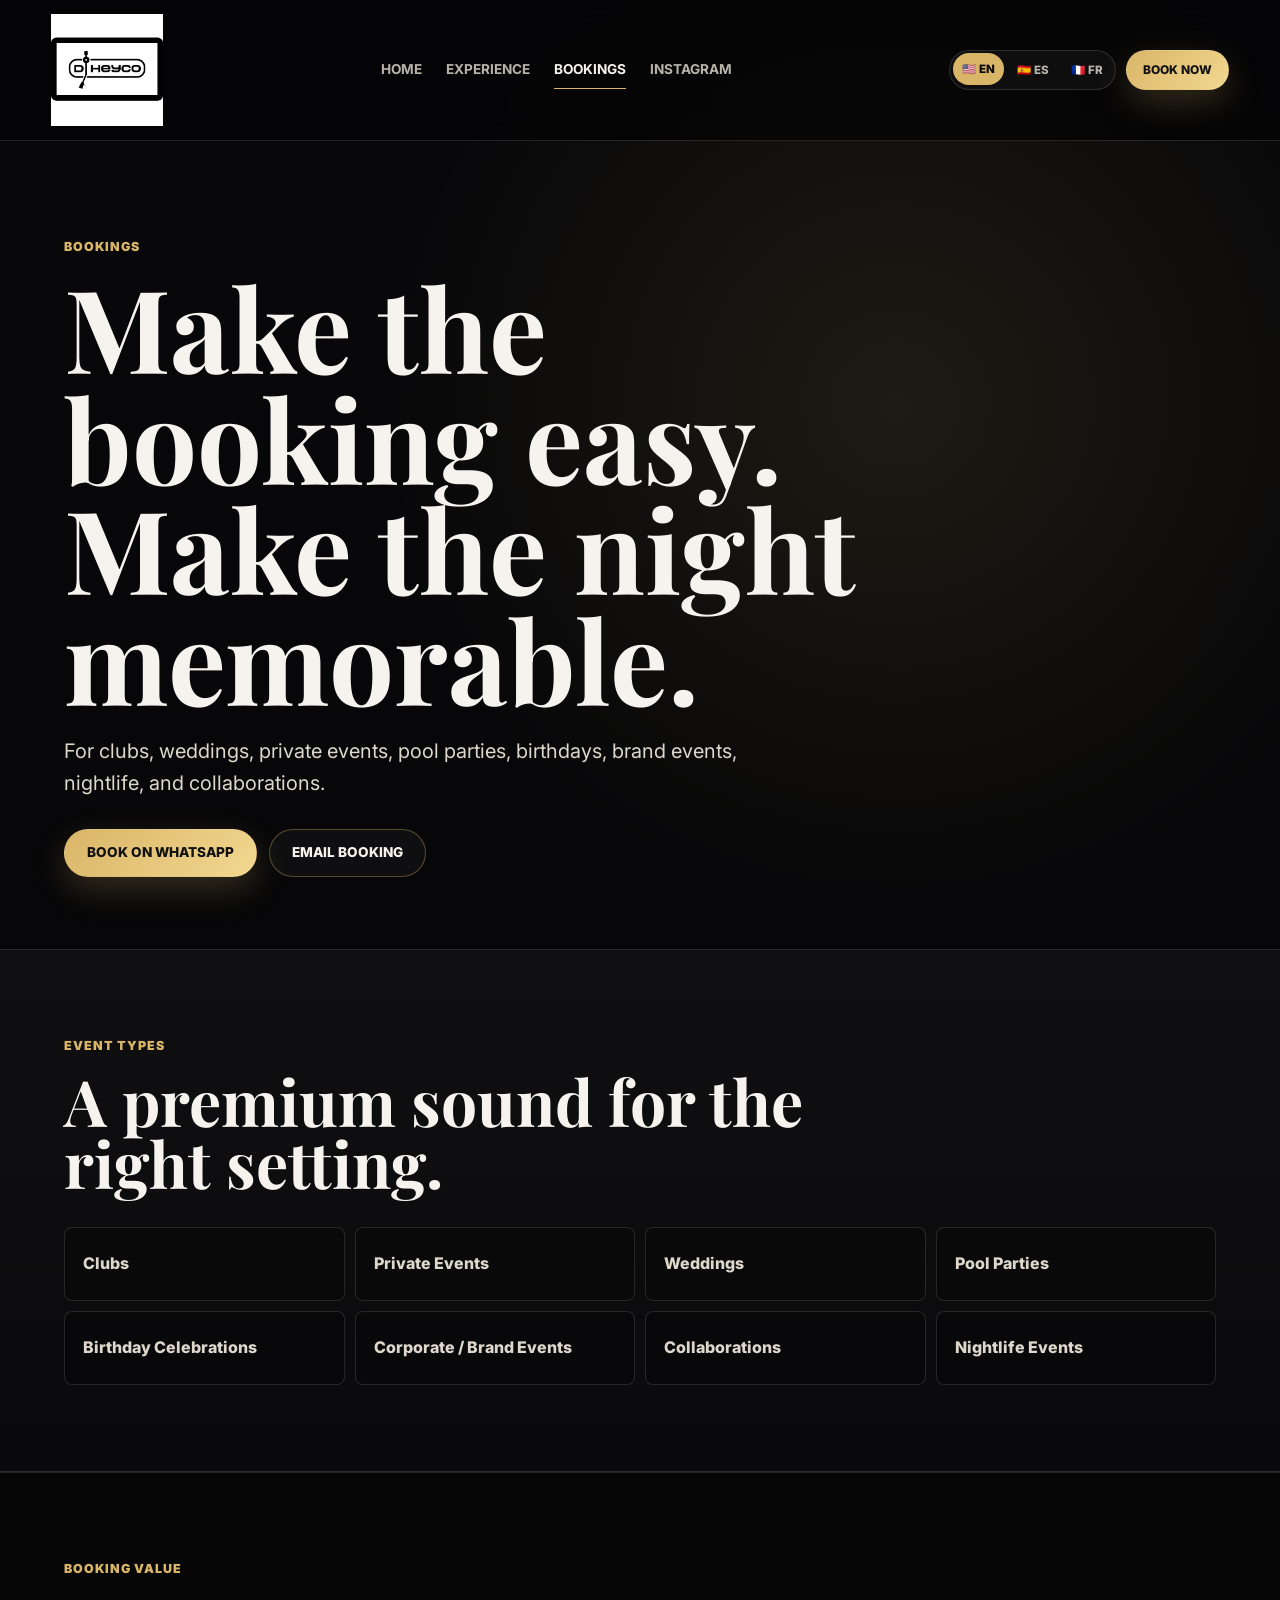
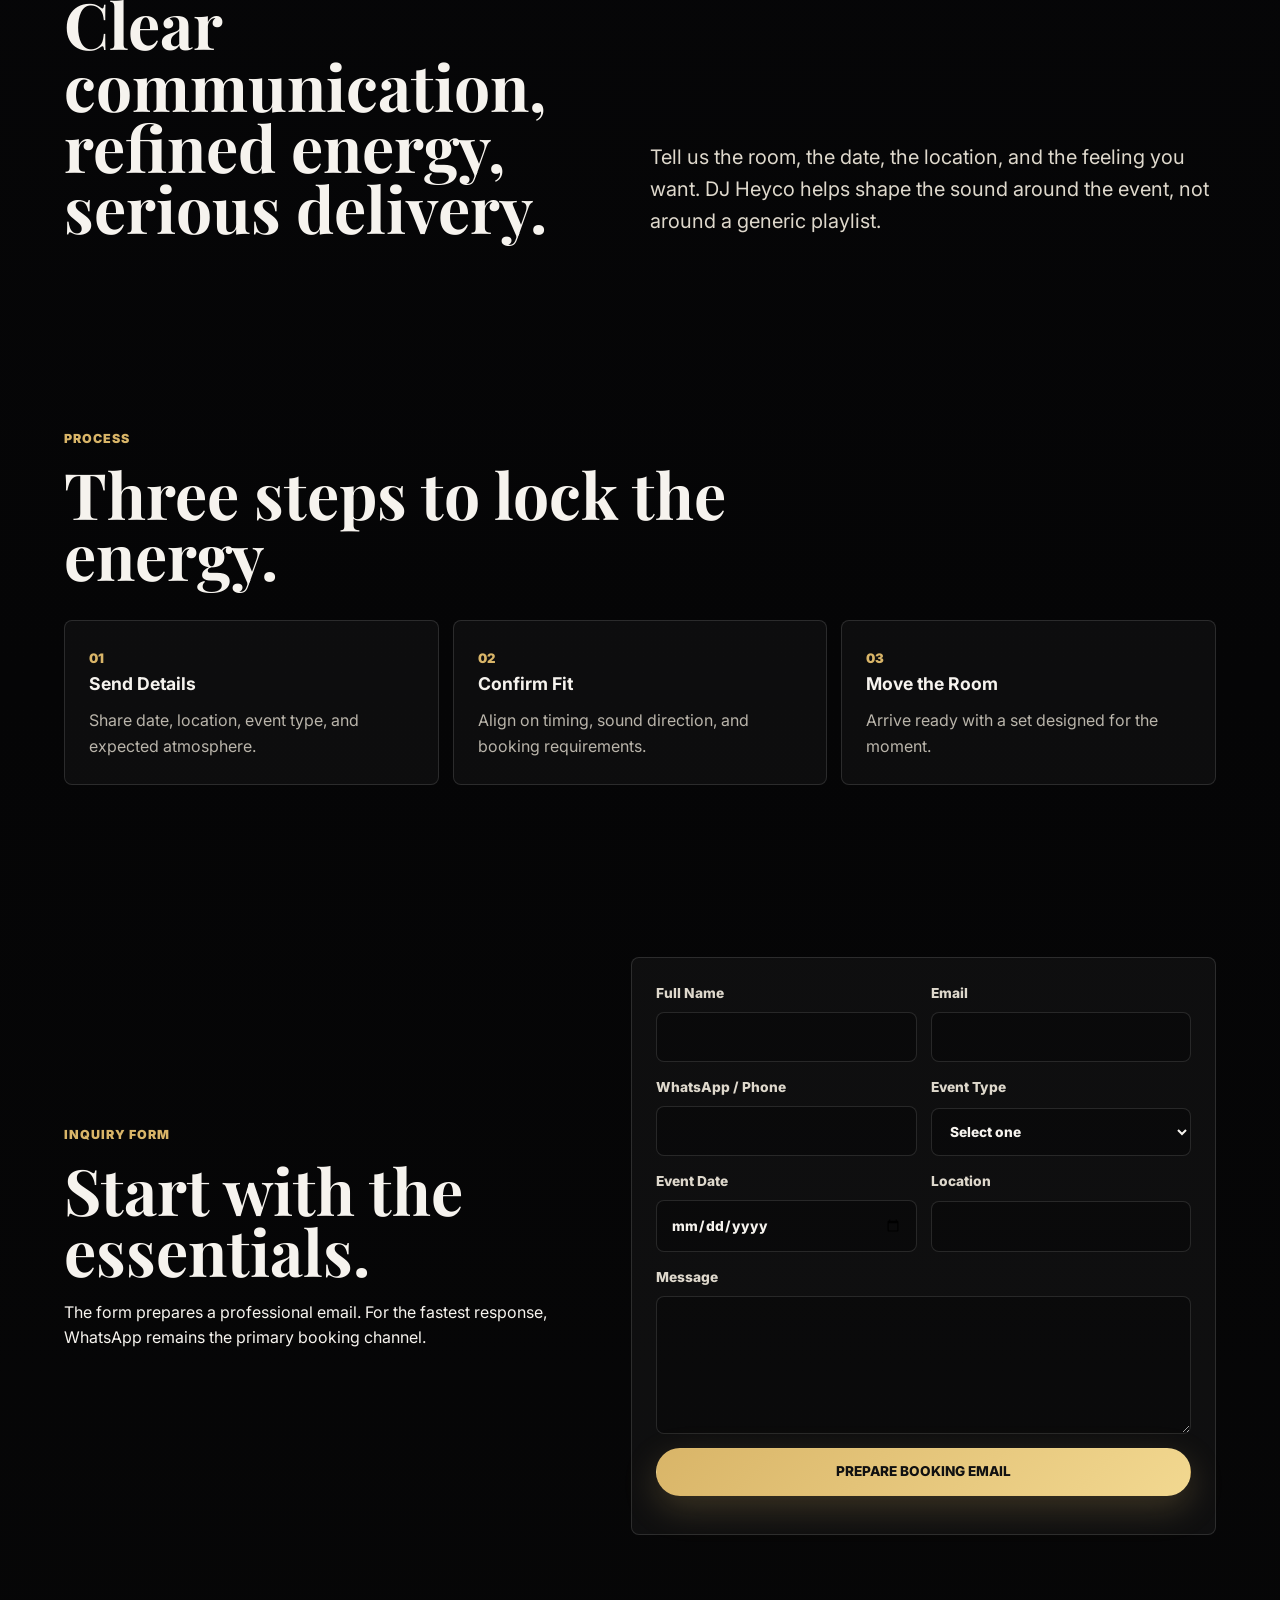
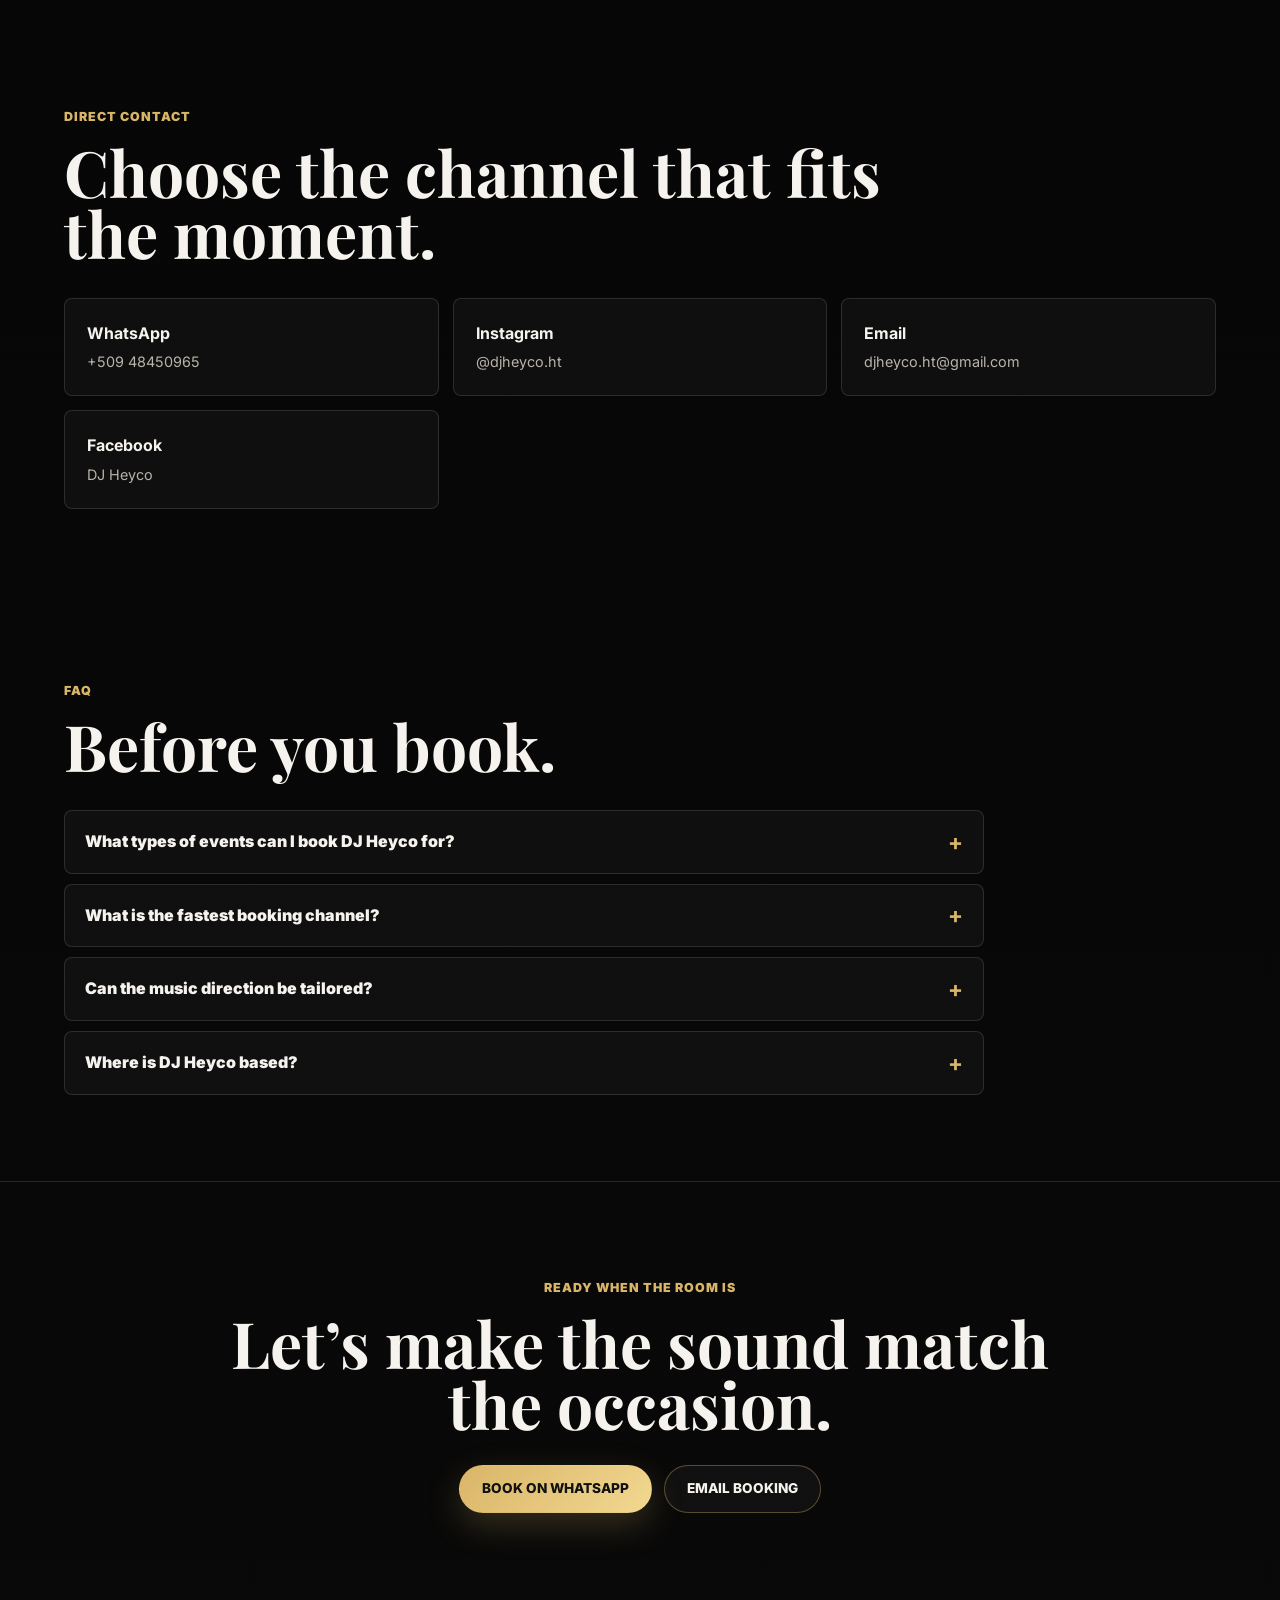
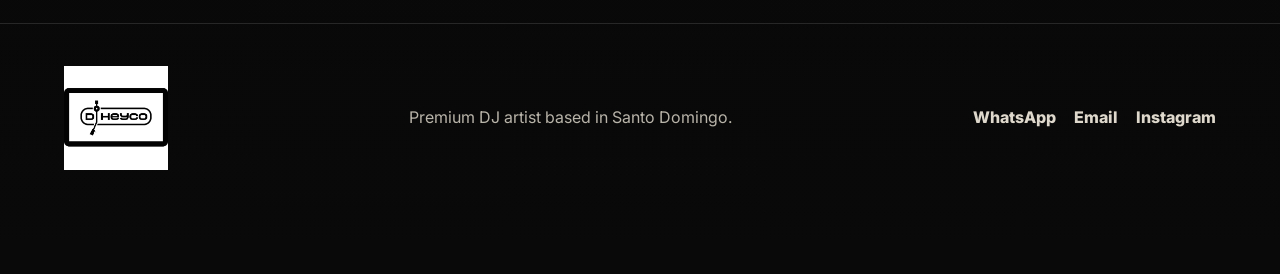
==== bookings.html @ 6276fa90 "Build DJ Heyco premium website" ====
<!DOCTYPE html>
<html lang="en" data-page="bookings">
<head>
  <meta charset="UTF-8">
  <meta name="viewport" content="width=device-width, initial-scale=1.0">
  <title data-meta-title="bookings">Bookings | DJ HEYCO</title>
  <meta name="description" content="Book DJ Heyco for clubs, private events, weddings, pool parties, birthdays, corporate events, nightlife, and collaborations.">
  <meta property="og:title" content="Bookings | DJ HEYCO">
  <meta property="og:description" content="Start a premium booking inquiry for DJ Heyco. WhatsApp, email, and formal event inquiry options.">
  <meta property="og:image" content="assets/images/heyco-portrait-01.JPG">
  <meta property="og:type" content="website">
  <link rel="icon" href="assets/brands/logo-primary.png">
  <link rel="preconnect" href="https://fonts.googleapis.com">
  <link rel="preconnect" href="https://fonts.gstatic.com" crossorigin>
  <link href="https://fonts.googleapis.com/css2?family=Inter:wght@400;500;600;700;800&family=Playfair+Display:wght@700;800&display=swap" rel="stylesheet">
  <link rel="stylesheet" href="styles.css">
</head>
<body>
  <header class="site-header" data-header>
    <a class="brand" href="index.html" aria-label="DJ Heyco home"><img src="assets/brands/logo-white.png" alt="DJ Heyco logo"></a>
    <nav class="desktop-nav" aria-label="Primary navigation">
      <a href="index.html" data-nav="home" data-i18n="nav.home">Home</a>
      <a href="experience.html" data-nav="experience" data-i18n="nav.experience">Experience</a>
      <a href="bookings.html" data-nav="bookings" data-i18n="nav.bookings">Bookings</a>
      <a href="https://www.instagram.com/djheyco.ht?igsh=MTU1YTBkOXdvZGRmdA==" target="_blank" rel="noopener" data-i18n="nav.instagram">Instagram</a>
    </nav>
    <div class="header-actions">
      <div class="language-switcher" data-lang-switcher aria-label="Language selector"></div>
      <a class="btn btn-small btn-gold" href="https://wa.me/50948450965" data-i18n="nav.bookNow">Book Now</a>
      <button class="menu-toggle" type="button" data-menu-toggle aria-label="Open menu" aria-expanded="false"><span></span><span></span></button>
    </div>
  </header>

  <div class="mobile-menu" data-mobile-menu>
    <nav aria-label="Mobile navigation">
      <a href="index.html" data-nav="home" data-i18n="nav.home">Home</a>
      <a href="experience.html" data-nav="experience" data-i18n="nav.experience">Experience</a>
      <a href="bookings.html" data-nav="bookings" data-i18n="nav.bookings">Bookings</a>
      <a href="https://www.instagram.com/djheyco.ht?igsh=MTU1YTBkOXdvZGRmdA==" target="_blank" rel="noopener" data-i18n="nav.instagram">Instagram</a>
    </nav>
    <div class="language-switcher mobile-languages" data-lang-switcher aria-label="Mobile language selector"></div>
    <a class="btn btn-gold btn-full" href="https://wa.me/50948450965" data-i18n="cta.whatsapp">Book on WhatsApp</a>
  </div>

  <main>
    <section class="page-hero bookings-hero">
      <div class="reveal">
        <p class="eyebrow" data-i18n="bookings.hero.eyebrow">Bookings</p>
        <h1 data-i18n="bookings.hero.title">Make the booking easy. Make the night memorable.</h1>
        <p class="hero-text" data-i18n="bookings.hero.text">For clubs, weddings, private events, pool parties, birthdays, brand events, nightlife, and collaborations.</p>
        <div class="cta-row">
          <a class="btn btn-gold" href="https://wa.me/50948450965" data-i18n="cta.whatsapp">Book on WhatsApp</a>
          <a class="btn btn-outline" href="mailto:djheyco.ht@gmail.com" data-i18n="cta.email">Email Booking</a>
        </div>
      </div>
    </section>

    <section class="section muted-band">
      <div class="section-heading reveal">
        <p class="eyebrow" data-i18n="bookings.events.eyebrow">Event types</p>
        <h2 data-i18n="bookings.events.title">A premium sound for the right setting.</h2>
      </div>
      <div class="service-grid">
        <span data-i18n="services.clubs">Clubs</span>
        <span data-i18n="services.private">Private Events</span>
        <span data-i18n="services.weddings">Weddings</span>
        <span data-i18n="services.pool">Pool Parties</span>
        <span data-i18n="services.birthdays">Birthday Celebrations</span>
        <span data-i18n="services.brand">Corporate / Brand Events</span>
        <span data-i18n="services.collabs">Collaborations</span>
        <span data-i18n="services.nightlife">Nightlife Events</span>
      </div>
    </section>

    <section class="section split-section">
      <div class="section-copy reveal">
        <p class="eyebrow" data-i18n="bookings.value.eyebrow">Booking value</p>
        <h2 data-i18n="bookings.value.title">Clear communication, refined energy, serious delivery.</h2>
      </div>
      <p class="section-lead reveal delay-1" data-i18n="bookings.value.text">Tell us the room, the date, the location, and the feeling you want. DJ Heyco helps shape the sound around the event, not around a generic playlist.</p>
    </section>

    <section class="section">
      <div class="section-heading reveal">
        <p class="eyebrow" data-i18n="bookings.process.eyebrow">Process</p>
        <h2 data-i18n="bookings.process.title">Three steps to lock the energy.</h2>
      </div>
      <div class="feature-grid">
        <article class="feature-card reveal"><span>01</span><h3 data-i18n="bookings.process.one.title">Send Details</h3><p data-i18n="bookings.process.one.text">Share date, location, event type, and expected atmosphere.</p></article>
        <article class="feature-card reveal delay-1"><span>02</span><h3 data-i18n="bookings.process.two.title">Confirm Fit</h3><p data-i18n="bookings.process.two.text">Align on timing, sound direction, and booking requirements.</p></article>
        <article class="feature-card reveal delay-2"><span>03</span><h3 data-i18n="bookings.process.three.title">Move the Room</h3><p data-i18n="bookings.process.three.text">Arrive ready with a set designed for the moment.</p></article>
      </div>
    </section>

    <section class="section form-section">
      <div class="form-intro reveal">
        <p class="eyebrow" data-i18n="bookings.form.eyebrow">Inquiry form</p>
        <h2 data-i18n="bookings.form.title">Start with the essentials.</h2>
        <p data-i18n="bookings.form.text">The form prepares a professional email. For the fastest response, WhatsApp remains the primary booking channel.</p>
      </div>
      <form class="booking-form reveal delay-1" data-booking-form>
        <div class="form-grid">
          <label><span data-i18n="form.name">Full Name</span><input name="name" type="text" required autocomplete="name"></label>
          <label><span data-i18n="form.email">Email</span><input name="email" type="email" required autocomplete="email"></label>
          <label><span data-i18n="form.phone">WhatsApp / Phone</span><input name="phone" type="tel" required autocomplete="tel"></label>
          <label><span data-i18n="form.type">Event Type</span>
            <select name="type" required>
              <option value="" data-i18n="form.select">Select one</option>
              <option data-i18n="services.clubs">Clubs</option>
              <option data-i18n="services.private">Private Events</option>
              <option data-i18n="services.weddings">Weddings</option>
              <option data-i18n="services.pool">Pool Parties</option>
              <option data-i18n="services.birthdays">Birthday Celebrations</option>
              <option data-i18n="services.brand">Corporate / Brand Events</option>
              <option data-i18n="services.collabs">Collaborations</option>
              <option data-i18n="services.nightlife">Nightlife Events</option>
            </select>
          </label>
          <label><span data-i18n="form.date">Event Date</span><input name="date" type="date" required></label>
          <label><span data-i18n="form.location">Location</span><input name="location" type="text" required></label>
        </div>
        <label><span data-i18n="form.message">Message</span><textarea name="message" rows="5" required></textarea></label>
        <button class="btn btn-gold btn-full" type="submit" data-i18n="form.submit">Prepare Booking Email</button>
        <p class="form-status" data-form-status aria-live="polite"></p>
      </form>
    </section>

    <section class="section">
      <div class="section-heading reveal">
        <p class="eyebrow" data-i18n="bookings.direct.eyebrow">Direct contact</p>
        <h2 data-i18n="bookings.direct.title">Choose the channel that fits the moment.</h2>
      </div>
      <div class="contact-card-grid">
        <a class="contact-card reveal" href="https://wa.me/50948450965"><strong>WhatsApp</strong><span>+509 48450965</span></a>
        <a class="contact-card reveal delay-1" href="https://www.instagram.com/djheyco.ht?igsh=MTU1YTBkOXdvZGRmdA==" target="_blank" rel="noopener"><strong>Instagram</strong><span>@djheyco.ht</span></a>
        <a class="contact-card reveal delay-2" href="mailto:djheyco.ht@gmail.com"><strong>Email</strong><span>djheyco.ht@gmail.com</span></a>
        <a class="contact-card reveal delay-3" href="https://www.facebook.com/share/14hBr5jwhWc/?mibextid=wwXIfr" target="_blank" rel="noopener"><strong>Facebook</strong><span>DJ Heyco</span></a>
      </div>
    </section>

    <section class="section faq-section">
      <div class="section-heading reveal">
        <p class="eyebrow" data-i18n="bookings.faq.eyebrow">FAQ</p>
        <h2 data-i18n="bookings.faq.title">Before you book.</h2>
      </div>
      <div class="faq-list reveal">
        <article class="faq-item"><button type="button" data-faq><span data-i18n="faq.q1">What types of events can I book DJ Heyco for?</span><b>+</b></button><p data-i18n="faq.a1">Clubs, nightlife events, weddings, private events, pool parties, birthdays, brand events, and collaborations.</p></article>
        <article class="faq-item"><button type="button" data-faq><span data-i18n="faq.q2">What is the fastest booking channel?</span><b>+</b></button><p data-i18n="faq.a2">WhatsApp is the fastest option. Email is ideal for formal proposals and collaborations.</p></article>
        <article class="faq-item"><button type="button" data-faq><span data-i18n="faq.q3">Can the music direction be tailored?</span><b>+</b></button><p data-i18n="faq.a3">Yes. The set can be shaped around the event format, audience, and atmosphere you want to create.</p></article>
        <article class="faq-item"><button type="button" data-faq><span data-i18n="faq.q4">Where is DJ Heyco based?</span><b>+</b></button><p data-i18n="faq.a4">DJ Heyco is based in Santo Domingo and is available for qualified event inquiries.</p></article>
      </div>
    </section>

    <section class="final-cta reveal">
      <p class="eyebrow" data-i18n="final.eyebrow">Ready when the room is</p>
      <h2 data-i18n="bookings.final.title">Let’s make the sound match the occasion.</h2>
      <div class="cta-row center">
        <a class="btn btn-gold" href="https://wa.me/50948450965" data-i18n="cta.whatsapp">Book on WhatsApp</a>
        <a class="btn btn-outline" href="mailto:djheyco.ht@gmail.com" data-i18n="cta.email">Email Booking</a>
      </div>
    </section>
  </main>

  <footer class="site-footer">
    <img src="assets/brands/logo-white.png" alt="DJ Heyco logo">
    <p data-i18n="footer.copy">Premium DJ artist based in Santo Domingo.</p>
    <div class="footer-links">
      <a href="https://wa.me/50948450965">WhatsApp</a>
      <a href="mailto:djheyco.ht@gmail.com">Email</a>
      <a href="https://www.instagram.com/djheyco.ht?igsh=MTU1YTBkOXdvZGRmdA==" target="_blank" rel="noopener">Instagram</a>
    </div>
  </footer>

  <div class="quick-actions" aria-label="Quick actions">
    <a href="https://wa.me/50948450965">WhatsApp</a>
    <a href="bookings.html" data-i18n="nav.bookNow">Book Now</a>
    <a href="https://www.instagram.com/djheyco.ht?igsh=MTU1YTBkOXdvZGRmdA==" target="_blank" rel="noopener">Instagram</a>
  </div>
  <script src="script.js"></script>
</body>
</html>
---- styles.css ----
:root {
  --black: #050506;
  --ink: #0b0b0d;
  --charcoal: #131316;
  --smoke: #232326;
  --line: rgba(255, 255, 255, 0.12);
  --line-strong: rgba(217, 181, 104, 0.36);
  --text: #f6f3ee;
  --muted: #b9b4aa;
  --soft: #ded8cc;
  --gold: #d9b568;
  --gold-deep: #98733a;
  --shadow: 0 24px 80px rgba(0, 0, 0, 0.42);
  --radius: 8px;
  --header: 76px;
  --display: "Playfair Display", Georgia, serif;
  --body: "Inter", Arial, sans-serif;
}

* { box-sizing: border-box; }
html { scroll-behavior: smooth; }
body {
  margin: 0;
  background:
    radial-gradient(circle at 70% 8%, rgba(217, 181, 104, 0.11), transparent 32rem),
    linear-gradient(180deg, #08080a 0%, var(--black) 45%, #090909 100%);
  color: var(--text);
  font-family: var(--body);
  line-height: 1.6;
  overflow-x: hidden;
}

body.menu-open { overflow: hidden; }
img, video { max-width: 100%; display: block; }
a { color: inherit; text-decoration: none; }
button, input, textarea, select { font: inherit; }

.site-header {
  position: sticky;
  top: 0;
  z-index: 50;
  min-height: var(--header);
  display: flex;
  align-items: center;
  justify-content: space-between;
  gap: 24px;
  padding: 14px clamp(18px, 4vw, 56px);
  background: rgba(5, 5, 6, 0.78);
  border-bottom: 1px solid var(--line);
  backdrop-filter: blur(18px);
  transition: background 220ms ease, min-height 220ms ease;
}

.site-header.is-scrolled { min-height: 66px; background: rgba(5, 5, 6, 0.94); }
.brand img { width: 112px; height: auto; }
.desktop-nav { display: flex; align-items: center; gap: 24px; color: var(--muted); font-size: 0.85rem; font-weight: 700; text-transform: uppercase; letter-spacing: 0; }
.desktop-nav a { position: relative; padding: 10px 0; transition: color 180ms ease; }
.desktop-nav a:hover, .desktop-nav a.is-active { color: var(--text); }
.desktop-nav a.is-active::after {
  content: "";
  position: absolute;
  left: 0;
  right: 0;
  bottom: 2px;
  height: 1px;
  background: var(--gold);
}

.header-actions { display: flex; align-items: center; gap: 10px; }
.language-switcher { display: flex; align-items: center; gap: 4px; padding: 3px; border: 1px solid var(--line); background: rgba(255,255,255,0.04); border-radius: 999px; }
.lang-btn {
  border: 0;
  color: var(--muted);
  background: transparent;
  border-radius: 999px;
  padding: 7px 9px;
  font-size: 0.72rem;
  font-weight: 800;
  cursor: pointer;
  transition: background 180ms ease, color 180ms ease, transform 180ms ease;
}
.lang-btn:hover, .lang-btn.is-active { color: var(--black); background: var(--gold); transform: translateY(-1px); }

.btn {
  display: inline-flex;
  align-items: center;
  justify-content: center;
  min-height: 48px;
  padding: 0 22px;
  border-radius: 999px;
  border: 1px solid transparent;
  font-size: 0.85rem;
  font-weight: 800;
  text-transform: uppercase;
  letter-spacing: 0;
  transition: transform 180ms ease, box-shadow 180ms ease, border-color 180ms ease, background 180ms ease;
}
.btn:hover { transform: translateY(-2px); }
.btn-gold { background: linear-gradient(135deg, var(--gold), #f2d890); color: #111; box-shadow: 0 12px 34px rgba(217, 181, 104, 0.22); }
.btn-outline { border-color: var(--line-strong); color: var(--text); background: rgba(255,255,255,0.035); }
.btn-outline:hover { border-color: var(--gold); background: rgba(217,181,104,0.08); }
.btn-small { min-height: 40px; padding: 0 16px; font-size: 0.75rem; }
.btn-full { width: 100%; }

.menu-toggle {
  display: none;
  width: 44px;
  height: 44px;
  border: 1px solid var(--line);
  border-radius: 50%;
  background: rgba(255,255,255,0.04);
  cursor: pointer;
}
.menu-toggle span { display: block; width: 18px; height: 2px; margin: 5px auto; background: var(--text); transition: transform 180ms ease; }
.menu-open .menu-toggle span:first-child { transform: translateY(3.5px) rotate(45deg); }
.menu-open .menu-toggle span:last-child { transform: translateY(-3.5px) rotate(-45deg); }
.mobile-menu {
  position: fixed;
  inset: var(--header) 0 auto 0;
  z-index: 40;
  padding: 24px;
  background: rgba(8,8,10,0.98);
  border-bottom: 1px solid var(--line);
  transform: translateY(-120%);
  opacity: 0;
  pointer-events: none;
  transition: transform 240ms ease, opacity 240ms ease;
}
.mobile-menu.is-open { transform: translateY(0); opacity: 1; pointer-events: auto; }
.mobile-menu nav { display: grid; gap: 4px; margin-bottom: 20px; }
.mobile-menu a { padding: 14px 0; color: var(--soft); font-weight: 800; text-transform: uppercase; }
.mobile-languages { margin-bottom: 20px; width: max-content; }

.hero, .page-hero, .section, .final-cta { padding-left: clamp(20px, 5vw, 72px); padding-right: clamp(20px, 5vw, 72px); }
.hero {
  min-height: calc(100svh - var(--header));
  display: grid;
  grid-template-columns: minmax(0, 1.02fr) minmax(300px, 0.78fr);
  gap: clamp(28px, 6vw, 80px);
  align-items: center;
  padding-top: 52px;
  padding-bottom: 72px;
}
.page-hero { padding-top: 96px; padding-bottom: 72px; max-width: 1040px; }
.bookings-hero { max-width: 1120px; }
.eyebrow {
  margin: 0 0 14px;
  color: var(--gold);
  font-size: 0.78rem;
  font-weight: 900;
  text-transform: uppercase;
  letter-spacing: 0.08em;
}
h1, h2, h3, p { margin-top: 0; }
h1, h2 { font-family: var(--display); line-height: 0.96; letter-spacing: 0; }
h1 { max-width: 860px; margin-bottom: 22px; font-size: clamp(3.25rem, 9vw, 7.8rem); }
h2 { font-size: clamp(2.2rem, 5vw, 4.8rem); margin-bottom: 18px; }
h3 { font-size: 1.1rem; margin-bottom: 10px; }
.hero-text, .section-lead { max-width: 680px; color: var(--soft); font-size: clamp(1rem, 2vw, 1.25rem); }
.cta-row { display: flex; flex-wrap: wrap; gap: 12px; margin-top: 30px; }
.cta-row.center { justify-content: center; }

.hero-visual { position: relative; border: 1px solid var(--line-strong); border-radius: var(--radius); padding: 10px; background: linear-gradient(145deg, rgba(255,255,255,0.08), rgba(255,255,255,0.015)); box-shadow: var(--shadow); }
.hero-visual img { aspect-ratio: 4 / 5; width: 100%; object-fit: cover; border-radius: calc(var(--radius) - 2px); filter: saturate(0.9) contrast(1.05); }
.visual-tag {
  position: absolute;
  left: 22px;
  right: 22px;
  bottom: 22px;
  padding: 12px 14px;
  border: 1px solid rgba(255,255,255,0.18);
  background: rgba(5,5,6,0.72);
  backdrop-filter: blur(14px);
  color: var(--text);
  border-radius: var(--radius);
  font-weight: 900;
  font-size: 0.82rem;
  text-transform: uppercase;
}

.section { padding-top: 86px; padding-bottom: 86px; }
.split-section { display: grid; grid-template-columns: 0.9fr 1fr; gap: clamp(24px, 6vw, 80px); align-items: end; border-top: 1px solid var(--line); }
.section-heading { max-width: 860px; margin-bottom: 34px; }
.muted-band { background: linear-gradient(180deg, rgba(255,255,255,0.035), rgba(255,255,255,0.015)); border-top: 1px solid var(--line); border-bottom: 1px solid var(--line); }

.feature-grid, .energy-grid, .contact-card-grid { display: grid; grid-template-columns: repeat(3, 1fr); gap: 14px; }
.feature-card, .contact-card, .media-note {
  border: 1px solid var(--line);
  border-radius: var(--radius);
  padding: 24px;
  background: rgba(255,255,255,0.035);
  transition: transform 180ms ease, border-color 180ms ease, background 180ms ease;
}
.feature-card:hover, .contact-card:hover { transform: translateY(-4px); border-color: var(--line-strong); background: rgba(217,181,104,0.055); }
.feature-card span { color: var(--gold); font-weight: 900; font-size: 0.82rem; }
.feature-card p, .media-note p { color: var(--muted); margin-bottom: 0; }
.service-grid { display: grid; grid-template-columns: repeat(4, 1fr); gap: 10px; }
.service-grid span {
  min-height: 74px;
  display: flex;
  align-items: center;
  padding: 18px;
  border: 1px solid var(--line);
  border-radius: var(--radius);
  color: var(--soft);
  background: rgba(0,0,0,0.22);
  font-weight: 800;
}

.media-section, .form-section, .artist-profile, .wide-media-grid { display: grid; grid-template-columns: 0.86fr 1fr; gap: clamp(24px, 5vw, 70px); align-items: center; }
.video-frame { border: 1px solid var(--line-strong); border-radius: var(--radius); padding: 10px; background: rgba(255,255,255,0.04); box-shadow: var(--shadow); }
.video-frame video { width: 100%; max-height: 620px; aspect-ratio: 9 / 16; object-fit: cover; border-radius: calc(var(--radius) - 2px); background: #000; }
.video-frame.large video { max-height: 760px; }
.contact-strip { margin: 0 clamp(20px, 5vw, 72px); display: grid; grid-template-columns: repeat(4, 1fr); border: 1px solid var(--line); border-radius: var(--radius); overflow: hidden; }
.contact-strip a, .contact-card { display: grid; gap: 4px; padding: 22px; background: rgba(255,255,255,0.035); border-right: 1px solid var(--line); }
.contact-strip a:last-child { border-right: 0; }
.contact-strip span, .contact-card span { color: var(--muted); font-size: 0.9rem; overflow-wrap: anywhere; }

.profile-image img, .editorial-gallery img { width: 100%; object-fit: cover; border-radius: var(--radius); border: 1px solid var(--line-strong); filter: saturate(0.9) contrast(1.04); }
.profile-image img { aspect-ratio: 4 / 5; }
.statement-band { margin: 10px clamp(20px, 5vw, 72px); padding: clamp(34px, 7vw, 70px); border-top: 1px solid var(--line-strong); border-bottom: 1px solid var(--line-strong); text-align: center; }
.statement-band p { margin: 0; color: var(--gold); font-family: var(--display); font-size: clamp(2rem, 6vw, 5rem); line-height: 1; }
.editorial-gallery { display: grid; grid-template-columns: 1.15fr 0.85fr; gap: 14px; align-items: end; }
.editorial-gallery img:first-child { aspect-ratio: 4 / 5; }
.editorial-gallery img:last-child { aspect-ratio: 3 / 4; }

.booking-form { border: 1px solid var(--line); border-radius: var(--radius); padding: 24px; background: rgba(255,255,255,0.04); }
.form-grid { display: grid; grid-template-columns: repeat(2, 1fr); gap: 14px; }
label { display: grid; gap: 8px; color: var(--soft); font-size: 0.86rem; font-weight: 800; }
input, textarea, select {
  width: 100%;
  border: 1px solid var(--line);
  border-radius: var(--radius);
  background: rgba(0,0,0,0.3);
  color: var(--text);
  padding: 13px 14px;
  outline: 0;
  transition: border-color 180ms ease, background 180ms ease;
}
textarea { resize: vertical; }
input:focus, textarea:focus, select:focus { border-color: var(--gold); background: rgba(0,0,0,0.5); }
.booking-form > label, .booking-form button { margin-top: 14px; }
.form-status { margin: 14px 0 0; color: var(--gold); font-weight: 800; }

.faq-list { max-width: 920px; display: grid; gap: 10px; }
.faq-item { border: 1px solid var(--line); border-radius: var(--radius); overflow: hidden; background: rgba(255,255,255,0.035); }
.faq-item button { width: 100%; display: flex; justify-content: space-between; align-items: center; gap: 20px; padding: 18px 20px; border: 0; background: transparent; color: var(--text); cursor: pointer; text-align: left; font-weight: 900; }
.faq-item b { color: var(--gold); font-size: 1.4rem; line-height: 1; transition: transform 180ms ease; }
.faq-item p { max-height: 0; overflow: hidden; margin: 0; padding: 0 20px; color: var(--muted); transition: max-height 220ms ease, padding 220ms ease; }
.faq-item.is-open p { max-height: 180px; padding: 0 20px 20px; }
.faq-item.is-open b { transform: rotate(45deg); }

.final-cta { padding-top: 96px; padding-bottom: 110px; text-align: center; border-top: 1px solid var(--line); }
.final-cta h2 { max-width: 900px; margin-left: auto; margin-right: auto; }
.site-footer { padding: 42px clamp(20px, 5vw, 72px) 104px; border-top: 1px solid var(--line); display: flex; justify-content: space-between; gap: 24px; align-items: center; color: var(--muted); }
.site-footer img { width: 104px; }
.site-footer p { margin: 0; }
.footer-links { display: flex; gap: 18px; font-weight: 800; color: var(--soft); }

.quick-actions { display: none; }
.reveal { opacity: 0; transform: translateY(22px); transition: opacity 620ms ease, transform 620ms ease; }
.reveal.is-visible { opacity: 1; transform: translateY(0); }
.delay-1 { transition-delay: 100ms; }
.delay-2 { transition-delay: 180ms; }
.delay-3 { transition-delay: 260ms; }

@media (max-width: 980px) {
  .desktop-nav, .header-actions > .language-switcher, .header-actions > .btn { display: none; }
  .menu-toggle { display: block; }
  .hero, .split-section, .media-section, .form-section, .artist-profile, .wide-media-grid { grid-template-columns: 1fr; }
  .hero { min-height: auto; padding-top: 48px; }
  .feature-grid, .energy-grid { grid-template-columns: 1fr; }
  .service-grid, .contact-strip, .contact-card-grid { grid-template-columns: repeat(2, 1fr); }
  .contact-strip a:nth-child(2) { border-right: 0; }
  .contact-strip a:nth-child(-n + 2) { border-bottom: 1px solid var(--line); }
}

@media (max-width: 640px) {
  :root { --header: 68px; }
  .site-header { padding: 12px 18px; }
  .brand img { width: 98px; }
  h1 { font-size: clamp(3rem, 17vw, 4.7rem); }
  h2 { font-size: clamp(2rem, 11vw, 3.2rem); }
  .hero, .page-hero, .section, .final-cta { padding-left: 18px; padding-right: 18px; }
  .section { padding-top: 64px; padding-bottom: 64px; }
  .page-hero { padding-top: 72px; padding-bottom: 56px; }
  .cta-row, .cta-row.center { flex-direction: column; align-items: stretch; }
  .btn { width: 100%; min-height: 52px; }
  .service-grid, .contact-strip, .contact-card-grid, .form-grid, .editorial-gallery { grid-template-columns: 1fr; }
  .contact-strip { margin-left: 18px; margin-right: 18px; }
  .contact-strip a { border-right: 0; border-bottom: 1px solid var(--line); }
  .contact-strip a:last-child { border-bottom: 0; }
  .visual-tag { left: 18px; right: 18px; bottom: 18px; }
  .statement-band { margin-left: 18px; margin-right: 18px; padding: 34px 0; }
  .site-footer { display: grid; justify-items: start; padding-bottom: 96px; }
  .footer-links { flex-wrap: wrap; }
  .quick-actions {
    position: fixed;
    left: 10px;
    right: 10px;
    bottom: 10px;
    z-index: 45;
    display: grid;
    grid-template-columns: repeat(3, 1fr);
    gap: 6px;
    padding: 6px;
    border: 1px solid var(--line-strong);
    border-radius: 999px;
    background: rgba(5,5,6,0.88);
    backdrop-filter: blur(18px);
    box-shadow: var(--shadow);
  }
  .quick-actions a {
    min-height: 42px;
    display: flex;
    align-items: center;
    justify-content: center;
    border-radius: 999px;
    color: var(--soft);
    font-size: 0.72rem;
    font-weight: 900;
    text-transform: uppercase;
  }
  .quick-actions a:nth-child(2) { background: var(--gold); color: var(--black); }
}

@media (prefers-reduced-motion: reduce) {
  *, *::before, *::after { scroll-behavior: auto !important; transition: none !important; }
  .reveal { opacity: 1; transform: none; }
}
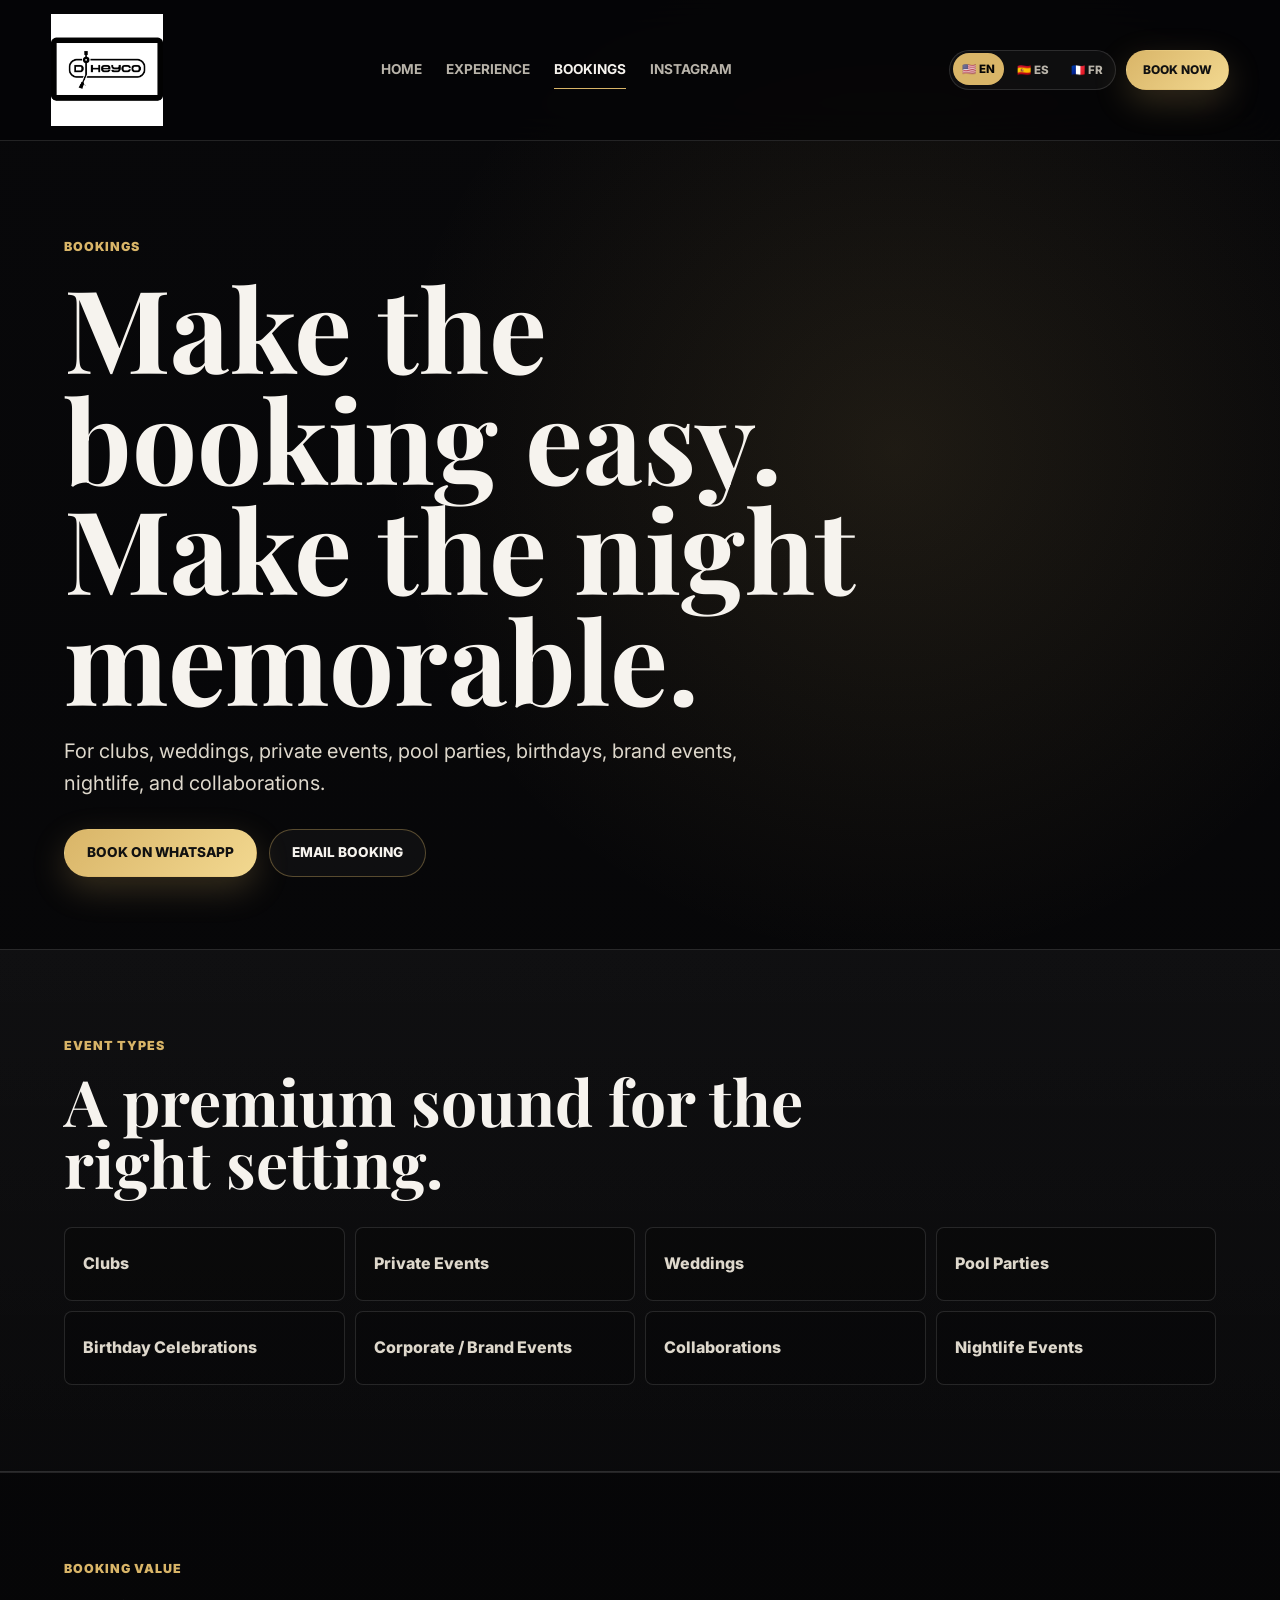
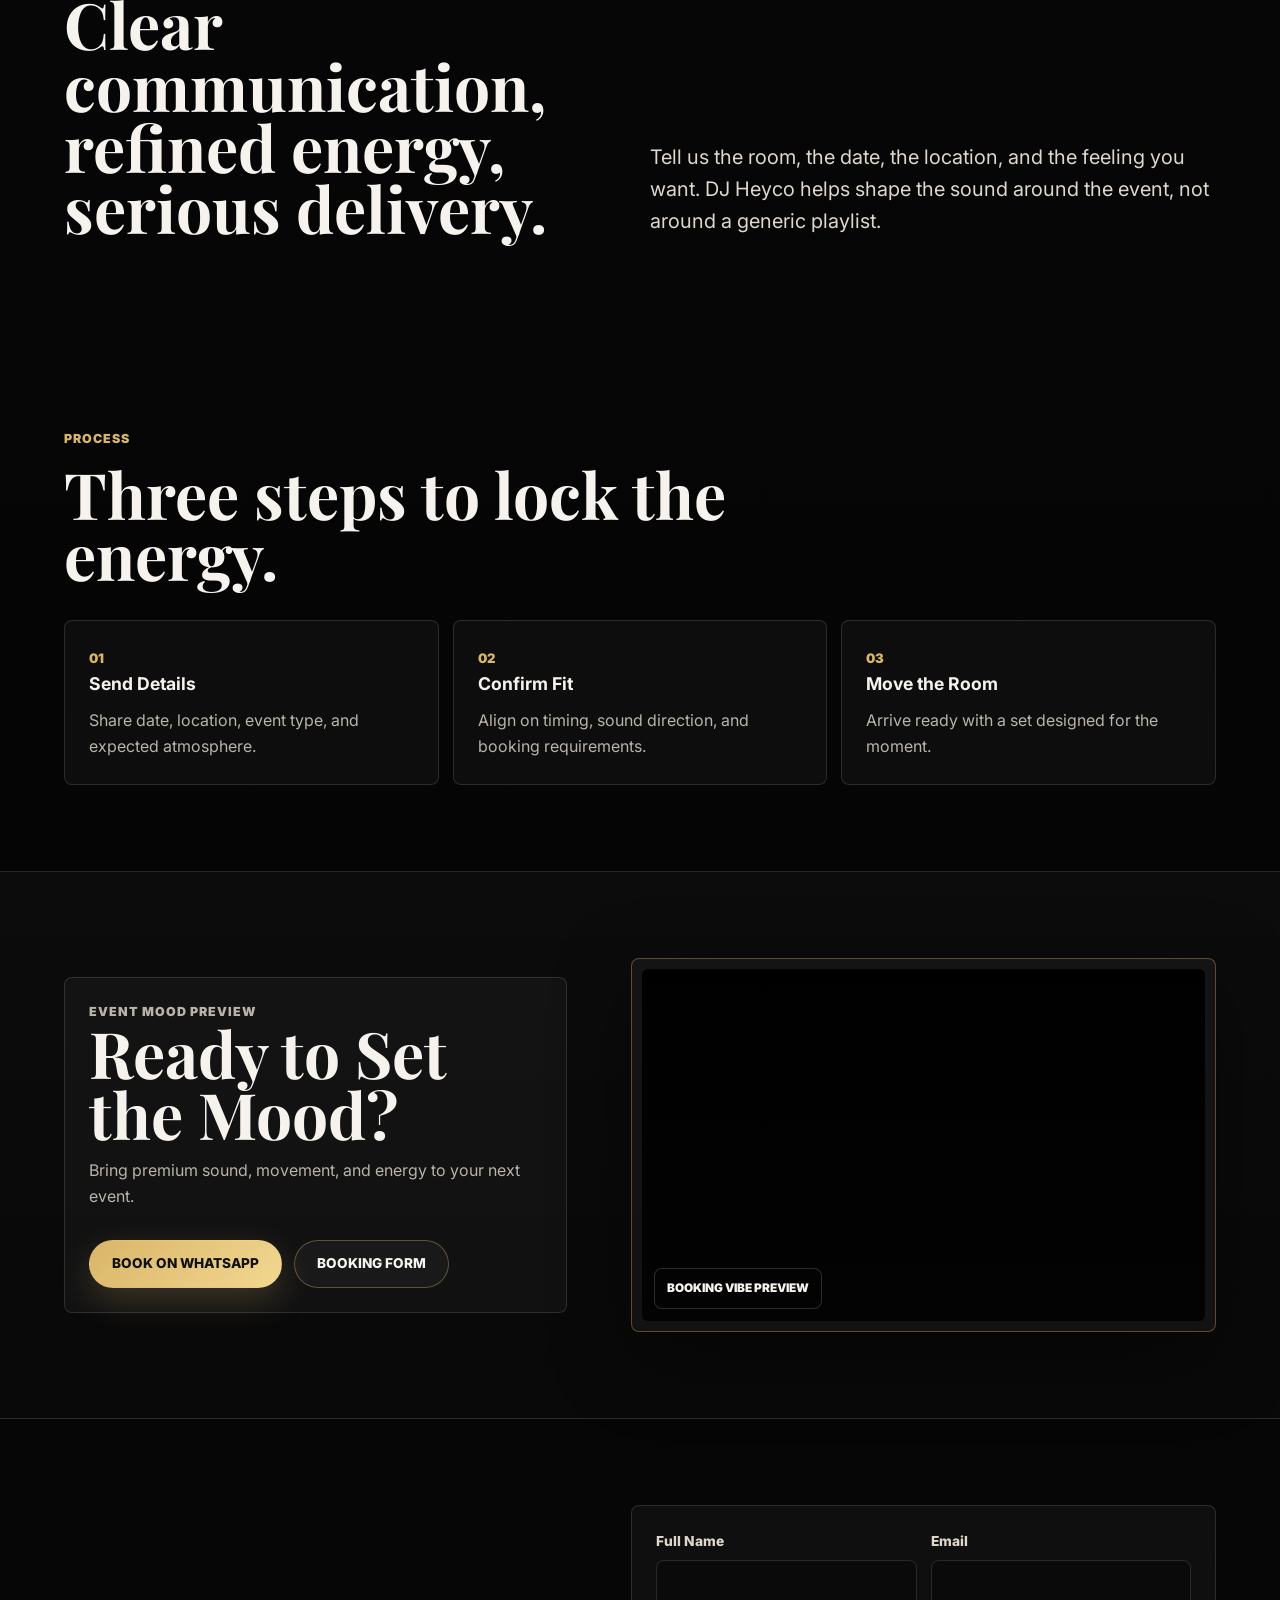
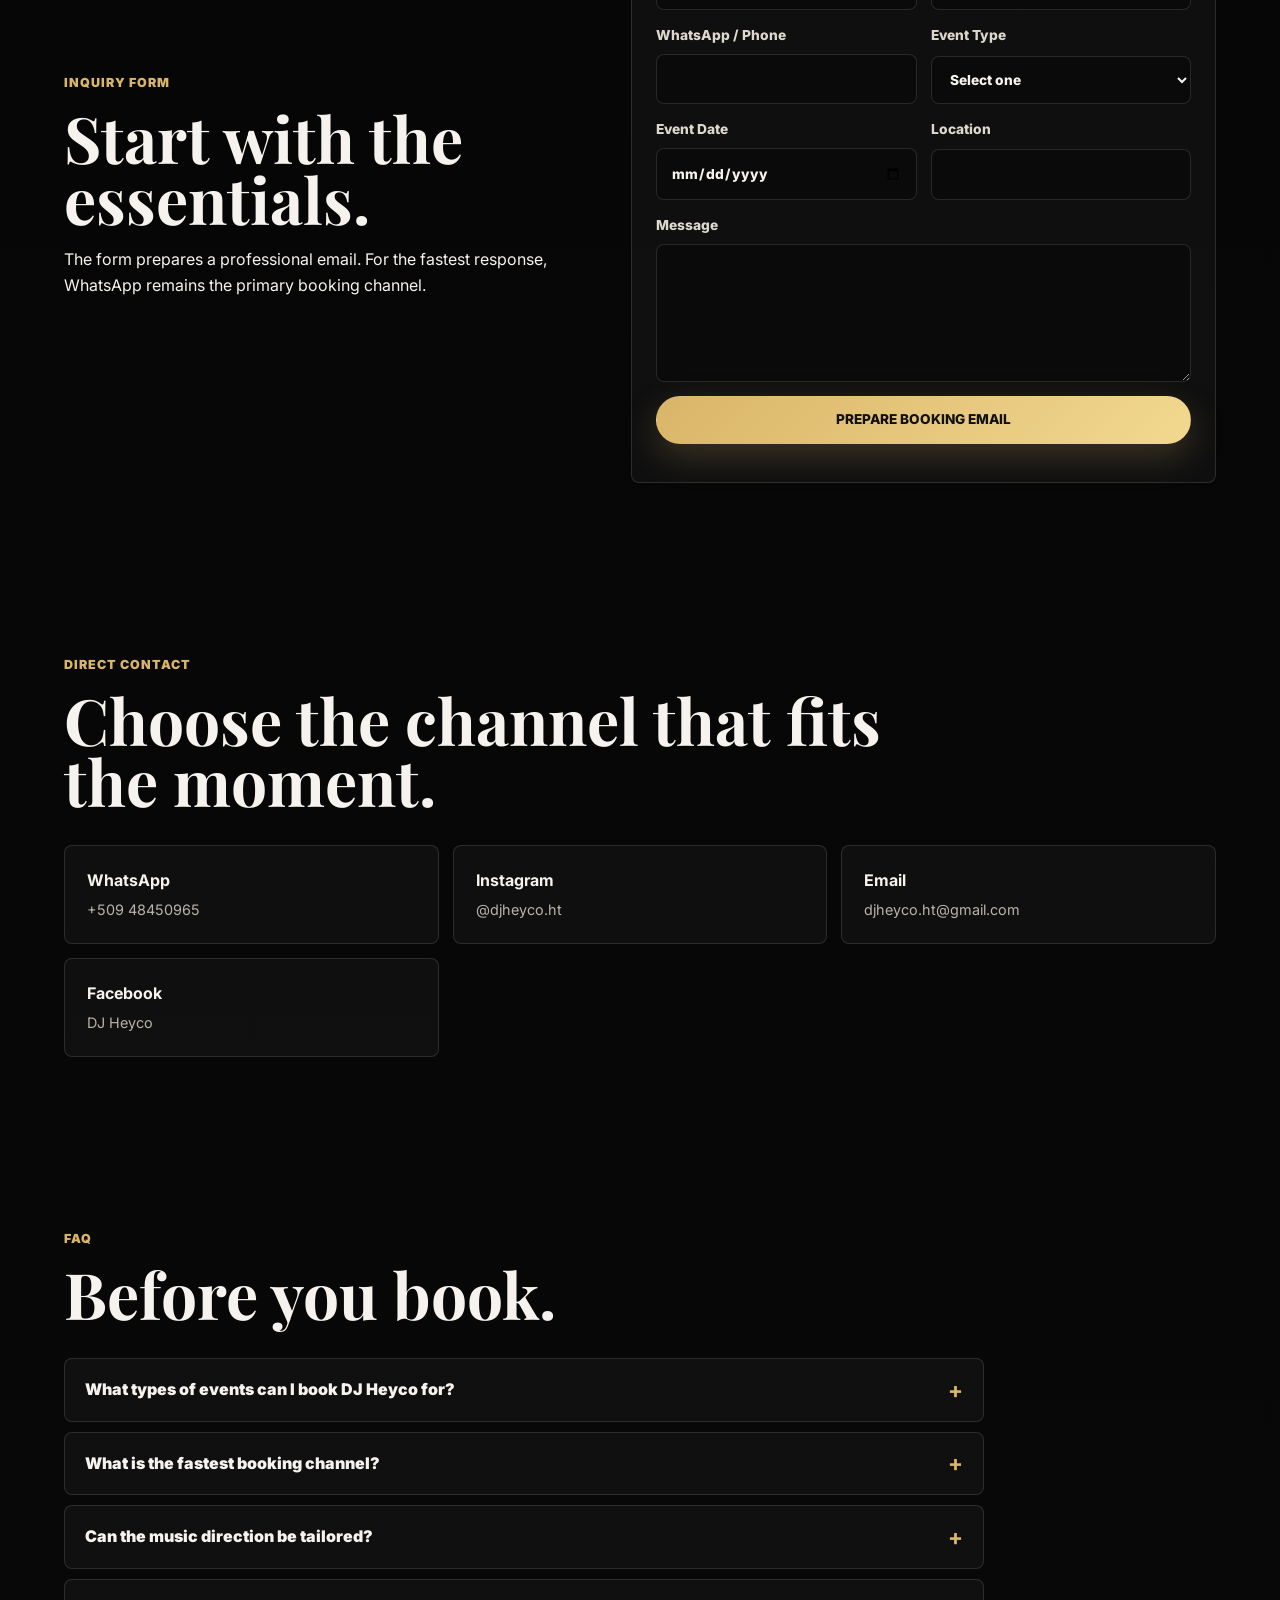
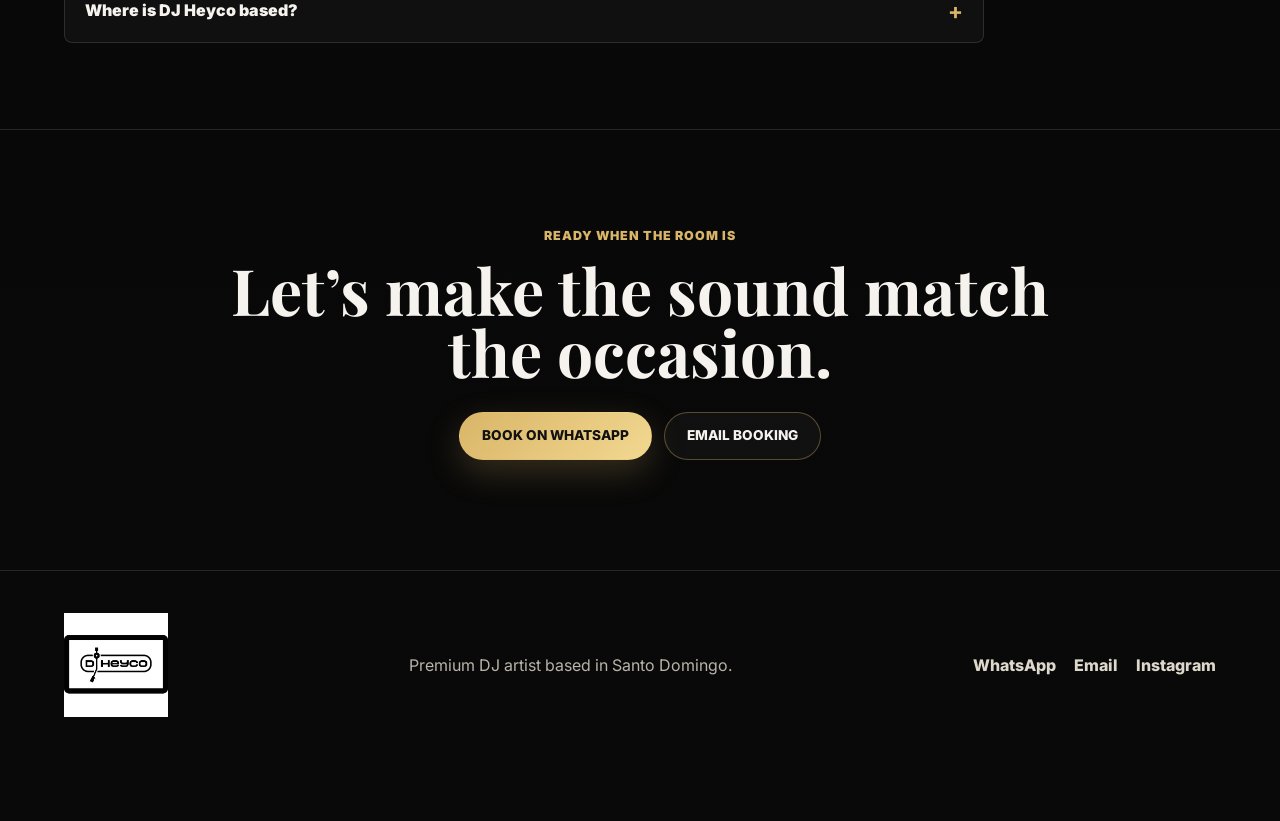
==== commit 10103b49: "Integrate premium video previews" ====
--- a/bookings.html
+++ b/bookings.html
@@ -3,13 +3,29 @@
 <head>
   <meta charset="UTF-8">
   <meta name="viewport" content="width=device-width, initial-scale=1.0">
-  <title data-meta-title="bookings">Bookings | DJ HEYCO</title>
-  <meta name="description" content="Book DJ Heyco for clubs, private events, weddings, pool parties, birthdays, corporate events, nightlife, and collaborations.">
-  <meta property="og:title" content="Bookings | DJ HEYCO">
-  <meta property="og:description" content="Start a premium booking inquiry for DJ Heyco. WhatsApp, email, and formal event inquiry options.">
-  <meta property="og:image" content="assets/images/heyco-portrait-01.JPG">
+  <title data-meta-title="bookings">Book DJ Heyco | Events, Weddings, Clubs & Private Parties</title>
+  <meta name="description" content="Book DJ Heyco for clubs, weddings, private events, pool parties, celebrations, and collaborations. Contact directly by WhatsApp, email, Instagram, or Facebook.">
+  <meta name="robots" content="index, follow">
+  <meta name="author" content="DJ Heyco">
+  <meta name="theme-color" content="#050506">
+  <link rel="canonical" href="https://djheyco.com/bookings.html">
+  <meta property="og:title" content="Book DJ Heyco | Events, Weddings, Clubs & Private Parties">
+  <meta property="og:description" content="Reserve DJ Heyco for clubs, weddings, private events, pool parties, nightlife celebrations, and brand collaborations. Contact by WhatsApp, email, Instagram, or Facebook.">
+  <meta property="og:image" content="https://djheyco.com/assets/images/dj-heyco-social-preview.jpg">
+  <meta property="og:image:secure_url" content="https://djheyco.com/assets/images/dj-heyco-social-preview.jpg">
+  <meta property="og:image:width" content="1200">
+  <meta property="og:image:height" content="630">
+  <meta property="og:image:alt" content="DJ Heyco premium DJ for events and nightlife">
+  <meta property="og:url" content="https://djheyco.com/bookings.html">
   <meta property="og:type" content="website">
-  <link rel="icon" href="assets/brands/logo-primary.png">
+  <meta property="og:site_name" content="DJ Heyco">
+  <meta name="twitter:card" content="summary_large_image">
+  <meta name="twitter:title" content="Book DJ Heyco | Events, Weddings, Clubs & Private Parties">
+  <meta name="twitter:description" content="Reserve DJ Heyco for clubs, weddings, private events, pool parties, nightlife celebrations, and brand collaborations. Contact by WhatsApp, email, Instagram, or Facebook.">
+  <meta name="twitter:image" content="https://djheyco.com/assets/images/dj-heyco-social-preview.jpg">
+  <meta name="twitter:image:alt" content="DJ Heyco premium DJ for events and nightlife">
+  <link rel="icon" href="assets/brands/logo-white.png" type="image/png">
+  <link rel="apple-touch-icon" href="assets/brands/logo-white.png">
   <link rel="preconnect" href="https://fonts.googleapis.com">
   <link rel="preconnect" href="https://fonts.gstatic.com" crossorigin>
   <link href="https://fonts.googleapis.com/css2?family=Inter:wght@400;500;600;700;800&family=Playfair+Display:wght@700;800&display=swap" rel="stylesheet">
@@ -32,14 +48,22 @@
   </header>
 
   <div class="mobile-menu" data-mobile-menu>
-    <nav aria-label="Mobile navigation">
-      <a href="index.html" data-nav="home" data-i18n="nav.home">Home</a>
-      <a href="experience.html" data-nav="experience" data-i18n="nav.experience">Experience</a>
-      <a href="bookings.html" data-nav="bookings" data-i18n="nav.bookings">Bookings</a>
-      <a href="https://www.instagram.com/djheyco.ht?igsh=MTU1YTBkOXdvZGRmdA==" target="_blank" rel="noopener" data-i18n="nav.instagram">Instagram</a>
-    </nav>
-    <div class="language-switcher mobile-languages" data-lang-switcher aria-label="Mobile language selector"></div>
-    <a class="btn btn-gold btn-full" href="https://wa.me/50948450965" data-i18n="cta.whatsapp">Book on WhatsApp</a>
+    <div class="mobile-menu-shell">
+      <div class="mobile-menu-head">
+        <a class="mobile-logo-card" href="index.html" aria-label="DJ Heyco home">
+          <img src="assets/brands/logo-white.png" alt="DJ Heyco logo">
+        </a>
+        <button class="mobile-close" type="button" data-menu-close aria-label="Close menu">×</button>
+      </div>
+      <nav aria-label="Mobile navigation">
+        <a href="index.html" data-nav="home" data-i18n="nav.home">Home</a>
+        <a href="experience.html" data-nav="experience" data-i18n="nav.experience">Experience</a>
+        <a href="bookings.html" data-nav="bookings" data-i18n="nav.bookings">Bookings</a>
+        <a href="https://www.instagram.com/djheyco.ht?igsh=MTU1YTBkOXdvZGRmdA==" target="_blank" rel="noopener" data-i18n="nav.instagram">Instagram</a>
+      </nav>
+      <div class="language-switcher mobile-languages" data-lang-switcher aria-label="Mobile language selector"></div>
+      <a class="btn btn-gold btn-full" href="https://wa.me/50948450965" data-i18n="cta.whatsapp">Book on WhatsApp</a>
+    </div>
   </div>
 
   <main>
@@ -92,7 +116,25 @@
       </div>
     </section>
 
-    <section class="section form-section">
+    <section class="section booking-vibe-section">
+      <div class="media-note reveal">
+        <p class="eyebrow" data-i18n="bookings.vibe.eyebrow">Event Mood Preview</p>
+        <h2 data-i18n="bookings.vibe.title">Ready to Set the Mood?</h2>
+        <p data-i18n="bookings.vibe.text">Bring premium sound, movement, and energy to your next event.</p>
+        <div class="cta-row">
+          <a class="btn btn-gold" href="https://wa.me/50948450965" data-i18n="cta.whatsapp">Book on WhatsApp</a>
+          <a class="btn btn-outline" href="#booking-form" data-i18n="cta.form">Booking Form</a>
+        </div>
+      </div>
+      <div class="video-frame cinematic booking-video reveal delay-1" aria-label="Booking atmosphere preview">
+        <video src="assets/video/booking-vibe.mp4" autoplay muted loop playsinline preload="metadata"></video>
+        <div class="video-caption">
+          <span data-i18n="bookings.vibe.label">Booking Vibe Preview</span>
+        </div>
+      </div>
+    </section>
+
+    <section class="section form-section" id="booking-form">
       <div class="form-intro reveal">
         <p class="eyebrow" data-i18n="bookings.form.eyebrow">Inquiry form</p>
         <h2 data-i18n="bookings.form.title">Start with the essentials.</h2>
--- a/styles.css
+++ b/styles.css
@@ -30,7 +30,11 @@
   overflow-x: hidden;
 }
 
-body.menu-open { overflow: hidden; }
+body.menu-open {
+  position: fixed;
+  width: 100%;
+  overflow: hidden;
+}
 img, video { max-width: 100%; display: block; }
 a { color: inherit; text-decoration: none; }
 button, input, textarea, select { font: inherit; }
@@ -116,23 +120,81 @@
 .menu-open .menu-toggle span:last-child { transform: translateY(-3.5px) rotate(-45deg); }
 .mobile-menu {
   position: fixed;
-  inset: var(--header) 0 auto 0;
-  z-index: 40;
-  padding: 24px;
-  background: rgba(8,8,10,0.98);
-  border-bottom: 1px solid var(--line);
-  transform: translateY(-120%);
+  inset: 0;
+  z-index: 70;
+  height: 100vh;
+  height: 100dvh;
+  overflow-y: auto;
+  overscroll-behavior: contain;
+  -webkit-overflow-scrolling: touch;
+  touch-action: pan-y;
+  padding: max(18px, env(safe-area-inset-top)) 20px max(120px, calc(84px + env(safe-area-inset-bottom)));
+  background:
+    radial-gradient(circle at 80% 0%, rgba(217, 181, 104, 0.12), transparent 26rem),
+    rgba(8,8,10,0.985);
+  transform: translateY(-105%);
   opacity: 0;
   pointer-events: none;
   transition: transform 240ms ease, opacity 240ms ease;
 }
 .mobile-menu.is-open { transform: translateY(0); opacity: 1; pointer-events: auto; }
-.mobile-menu nav { display: grid; gap: 4px; margin-bottom: 20px; }
-.mobile-menu a { padding: 14px 0; color: var(--soft); font-weight: 800; text-transform: uppercase; }
-.mobile-languages { margin-bottom: 20px; width: max-content; }
+.mobile-menu-shell {
+  width: min(100%, 520px);
+  min-height: calc(100dvh - max(36px, env(safe-area-inset-top)) - max(120px, calc(84px + env(safe-area-inset-bottom))));
+  margin: 0 auto;
+  display: flex;
+  flex-direction: column;
+}
+.mobile-menu-head {
+  display: flex;
+  align-items: center;
+  justify-content: space-between;
+  gap: 18px;
+  padding-bottom: 26px;
+}
+.mobile-logo-card {
+  display: inline-flex;
+  align-items: center;
+  justify-content: center;
+  padding: 10px 13px;
+  border: 1px solid var(--line);
+  border-radius: var(--radius);
+  background: rgba(0, 0, 0, 0.34);
+}
+.mobile-logo-card img { width: 106px; height: auto; }
+.mobile-close {
+  width: 48px;
+  height: 48px;
+  border: 1px solid var(--line-strong);
+  border-radius: 50%;
+  background: rgba(255,255,255,0.045);
+  color: var(--text);
+  font-size: 2rem;
+  line-height: 1;
+  cursor: pointer;
+}
+.mobile-menu nav { display: grid; gap: 8px; margin-bottom: 26px; }
+.mobile-menu nav a {
+  min-height: 62px;
+  display: flex;
+  align-items: center;
+  padding: 16px 0;
+  border-bottom: 1px solid var(--line);
+  color: var(--soft);
+  font-family: var(--display);
+  font-size: clamp(2rem, 12vw, 4rem);
+  line-height: 1;
+  font-weight: 800;
+  text-transform: none;
+}
+.mobile-menu nav a.is-active { color: var(--gold); }
+.mobile-languages { margin: auto 0 20px; width: max-content; }
 
 .hero, .page-hero, .section, .final-cta { padding-left: clamp(20px, 5vw, 72px); padding-right: clamp(20px, 5vw, 72px); }
 .hero {
+  position: relative;
+  isolation: isolate;
+  overflow: hidden;
   min-height: calc(100svh - var(--header));
   display: grid;
   grid-template-columns: minmax(0, 1.02fr) minmax(300px, 0.78fr);
@@ -140,6 +202,27 @@
   align-items: center;
   padding-top: 52px;
   padding-bottom: 72px;
+}
+.hero-video-layer {
+  position: absolute;
+  inset: 0;
+  z-index: -2;
+  opacity: 0.34;
+  pointer-events: none;
+}
+.hero-video-layer::after {
+  content: "";
+  position: absolute;
+  inset: 0;
+  background:
+    linear-gradient(90deg, rgba(5, 5, 6, 0.92) 0%, rgba(5, 5, 6, 0.68) 44%, rgba(5, 5, 6, 0.86) 100%),
+    linear-gradient(180deg, rgba(5, 5, 6, 0.48), rgba(5, 5, 6, 0.9));
+}
+.hero-video-layer video {
+  width: 100%;
+  height: 100%;
+  object-fit: cover;
+  filter: saturate(0.88) contrast(1.08);
 }
 .page-hero { padding-top: 96px; padding-bottom: 72px; max-width: 1040px; }
 .bookings-hero { max-width: 1120px; }
@@ -207,10 +290,49 @@
   font-weight: 800;
 }
 
-.media-section, .form-section, .artist-profile, .wide-media-grid { display: grid; grid-template-columns: 0.86fr 1fr; gap: clamp(24px, 5vw, 70px); align-items: center; }
-.video-frame { border: 1px solid var(--line-strong); border-radius: var(--radius); padding: 10px; background: rgba(255,255,255,0.04); box-shadow: var(--shadow); }
+.media-section, .form-section, .artist-profile, .wide-media-grid, .booking-vibe-section { display: grid; grid-template-columns: 0.86fr 1fr; gap: clamp(24px, 5vw, 70px); align-items: center; }
+.video-frame { position: relative; overflow: hidden; border: 1px solid var(--line-strong); border-radius: var(--radius); padding: 10px; background: rgba(255,255,255,0.04); box-shadow: var(--shadow); }
 .video-frame video { width: 100%; max-height: 620px; aspect-ratio: 9 / 16; object-fit: cover; border-radius: calc(var(--radius) - 2px); background: #000; }
 .video-frame.large video { max-height: 760px; }
+.video-frame.landscape video { aspect-ratio: 16 / 10; max-height: 560px; }
+.video-frame.cinematic::after {
+  content: "";
+  position: absolute;
+  inset: 10px;
+  border-radius: calc(var(--radius) - 2px);
+  background: linear-gradient(180deg, rgba(5,5,6,0.08), rgba(5,5,6,0.58));
+  pointer-events: none;
+}
+.video-caption {
+  position: absolute;
+  left: 22px;
+  right: 22px;
+  bottom: 22px;
+  z-index: 2;
+  display: flex;
+  justify-content: flex-start;
+  pointer-events: none;
+}
+.video-caption span {
+  max-width: 100%;
+  padding: 10px 12px;
+  border: 1px solid rgba(255,255,255,0.16);
+  border-radius: var(--radius);
+  background: rgba(5,5,6,0.68);
+  color: var(--text);
+  backdrop-filter: blur(14px);
+  font-size: 0.74rem;
+  font-weight: 900;
+  text-transform: uppercase;
+}
+.booking-vibe-section {
+  border-top: 1px solid var(--line);
+  border-bottom: 1px solid var(--line);
+  background: linear-gradient(180deg, rgba(255,255,255,0.028), rgba(255,255,255,0.012));
+}
+.booking-vibe-section .media-note h2 { margin-bottom: 14px; }
+.booking-vibe-section .media-note p:not(.eyebrow) { max-width: 560px; }
+.booking-video video { aspect-ratio: 16 / 10; max-height: 440px; }
 .contact-strip { margin: 0 clamp(20px, 5vw, 72px); display: grid; grid-template-columns: repeat(4, 1fr); border: 1px solid var(--line); border-radius: var(--radius); overflow: hidden; }
 .contact-strip a, .contact-card { display: grid; gap: 4px; padding: 22px; background: rgba(255,255,255,0.035); border-right: 1px solid var(--line); }
 .contact-strip a:last-child { border-right: 0; }
@@ -265,9 +387,9 @@
 .delay-3 { transition-delay: 260ms; }
 
 @media (max-width: 980px) {
-  .desktop-nav, .header-actions > .language-switcher, .header-actions > .btn { display: none; }
+  .desktop-nav, .header-actions > .btn { display: none; }
   .menu-toggle { display: block; }
-  .hero, .split-section, .media-section, .form-section, .artist-profile, .wide-media-grid { grid-template-columns: 1fr; }
+  .hero, .split-section, .media-section, .form-section, .artist-profile, .wide-media-grid, .booking-vibe-section { grid-template-columns: 1fr; }
   .hero { min-height: auto; padding-top: 48px; }
   .feature-grid, .energy-grid { grid-template-columns: 1fr; }
   .service-grid, .contact-strip, .contact-card-grid { grid-template-columns: repeat(2, 1fr); }
@@ -277,8 +399,13 @@
 
 @media (max-width: 640px) {
   :root { --header: 68px; }
-  .site-header { padding: 12px 18px; }
-  .brand img { width: 98px; }
+  body { padding-bottom: calc(76px + env(safe-area-inset-bottom)); }
+  .site-header { padding: 12px 14px; gap: 10px; }
+  .brand img { width: 86px; }
+  .header-actions { gap: 7px; }
+  .language-switcher { gap: 2px; padding: 2px; }
+  .lang-btn { padding: 6px 6px; font-size: 0.65rem; }
+  .menu-toggle { width: 42px; height: 42px; flex: 0 0 auto; }
   h1 { font-size: clamp(3rem, 17vw, 4.7rem); }
   h2 { font-size: clamp(2rem, 11vw, 3.2rem); }
   .hero, .page-hero, .section, .final-cta { padding-left: 18px; padding-right: 18px; }
@@ -291,14 +418,17 @@
   .contact-strip a { border-right: 0; border-bottom: 1px solid var(--line); }
   .contact-strip a:last-child { border-bottom: 0; }
   .visual-tag { left: 18px; right: 18px; bottom: 18px; }
+  .hero-video-layer { opacity: 0.24; }
+  .video-frame.landscape video, .booking-video video { aspect-ratio: 4 / 5; max-height: 540px; }
+  .video-caption { left: 18px; right: 18px; bottom: 18px; }
   .statement-band { margin-left: 18px; margin-right: 18px; padding: 34px 0; }
-  .site-footer { display: grid; justify-items: start; padding-bottom: 96px; }
+  .site-footer { display: grid; justify-items: start; padding-bottom: calc(112px + env(safe-area-inset-bottom)); }
   .footer-links { flex-wrap: wrap; }
   .quick-actions {
     position: fixed;
     left: 10px;
     right: 10px;
-    bottom: 10px;
+    bottom: max(10px, env(safe-area-inset-bottom));
     z-index: 45;
     display: grid;
     grid-template-columns: repeat(3, 1fr);
@@ -322,9 +452,17 @@
     text-transform: uppercase;
   }
   .quick-actions a:nth-child(2) { background: var(--gold); color: var(--black); }
+  .menu-open .quick-actions { display: none; }
+}
+
+@media (max-width: 370px) {
+  .brand img { width: 78px; }
+  .lang-btn { padding: 5px 4px; font-size: 0.58rem; }
+  .menu-toggle { width: 40px; height: 40px; }
 }
 
 @media (prefers-reduced-motion: reduce) {
   *, *::before, *::after { scroll-behavior: auto !important; transition: none !important; }
   .reveal { opacity: 1; transform: none; }
-}
+  .hero-video-layer video, .video-frame.cinematic video { display: none; }
+}
